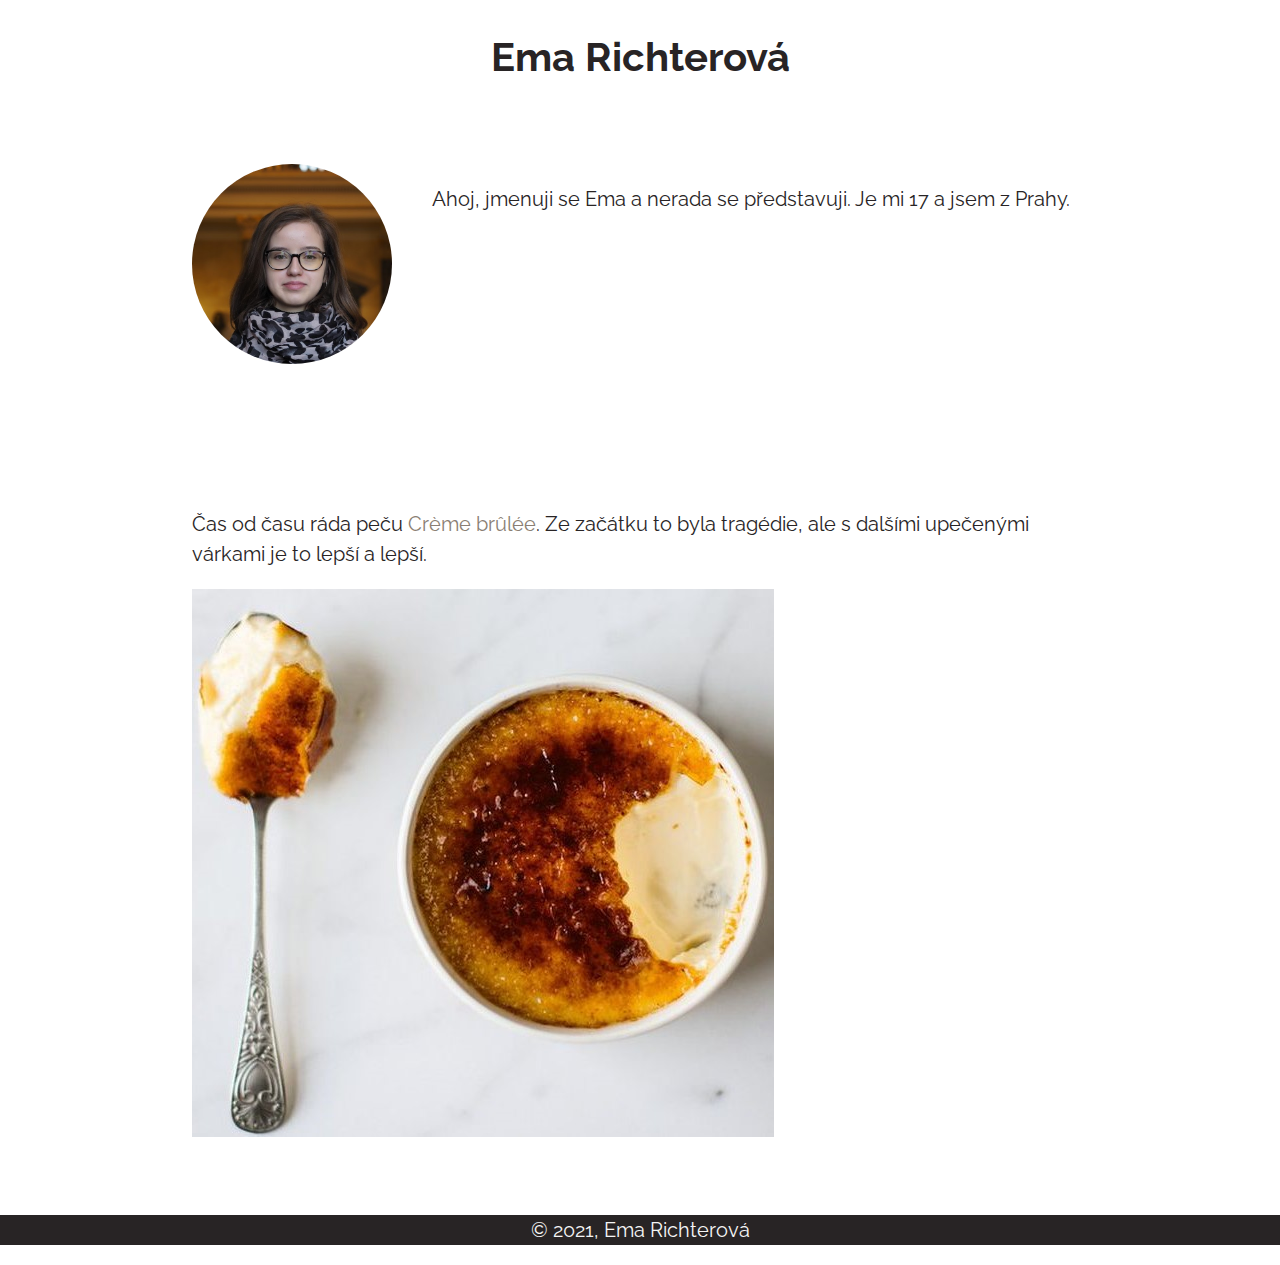
==== index.html @ 7c16adbb "Ukládání rozpracované verze" ====
<!DOCTYPE html>
<html lang="en">
<head>
    <meta charset="UTF-8">
    <meta http-equiv="X-UA-Compatible" content="IE=edge">
    <meta name="viewport" content="width=device-width, initial-scale=1.0">
    <title>O Emě</title>
    <link rel="stylesheet" href="style.css">
    <link rel="preconnect" href="https://fonts.googleapis.com">
    <link rel="preconnect" href="https://fonts.gstatic.com" crossorigin>
    <link href="https://fonts.googleapis.com/css2?family=Raleway:ital,wght@0,400;0,600;1,400;1,600&display=swap" rel="stylesheet">
</head>

<body>
    <header class="hlavicka">
        <h1>Ema Richterová</h1>

    </header>

        <section class="omne">
        <img src="Obrázky/fotka_Ema1.jpg" alt="Fotografie Emy">

        <p>Ahoj, jmenuji se Ema a nerada se představuji. Je mi 17 a jsem z Prahy.</p>

        
    </section>

    <section class="creme-brulee">
        <p>Čas od času ráda peču <a href="https://www.youtube.com/watch?v=9rLW7s_S-6I&t=250s" >Crème brûlée</a>. Ze začátku to byla tragédie, ale s dalšími upečenými várkami je to lepší a lepší.</p>
        <img src="Obrázky/brulee.jpg" alt="Crème brûlée">
    </section>
    <footer class="paticka">
        <p>© 2021, Ema Richterová</p>
    </footer>
</body>
</html>
---- style.css ----
body {
    color: #282425;
    font-family: 'Raleway', sans-serif;
    margin: 0;
    font-size: 20px;
    line-height: 1.5;
}

/*.hlavicka {
    background-image: url(Obrázky/creme\ brulee.jpg);
    background-repeat: no-repeat;
    background-position: center;
    background-size: cover;
    ;
}*/

h1 {
    text-align: center;
}

.paticka {
    background-color: #282425;
    text-align: center;
    color: whitesmoke;
    padding: 20px, 15%;
}

section {
    padding: 50px 15%;
    overflow: auto;
}

.omne img {
    border-radius: 50%;
    width: 200px;
    float: left;
    margin-right: 40px;
    margin-bottom: 25px;
    overflow: auto;
}

a {
    color: #8B7F74;
    text-decoration: none;
}

.creme-bulee img {
    float: right;
    overflow: auto;
    width: 100px;
}
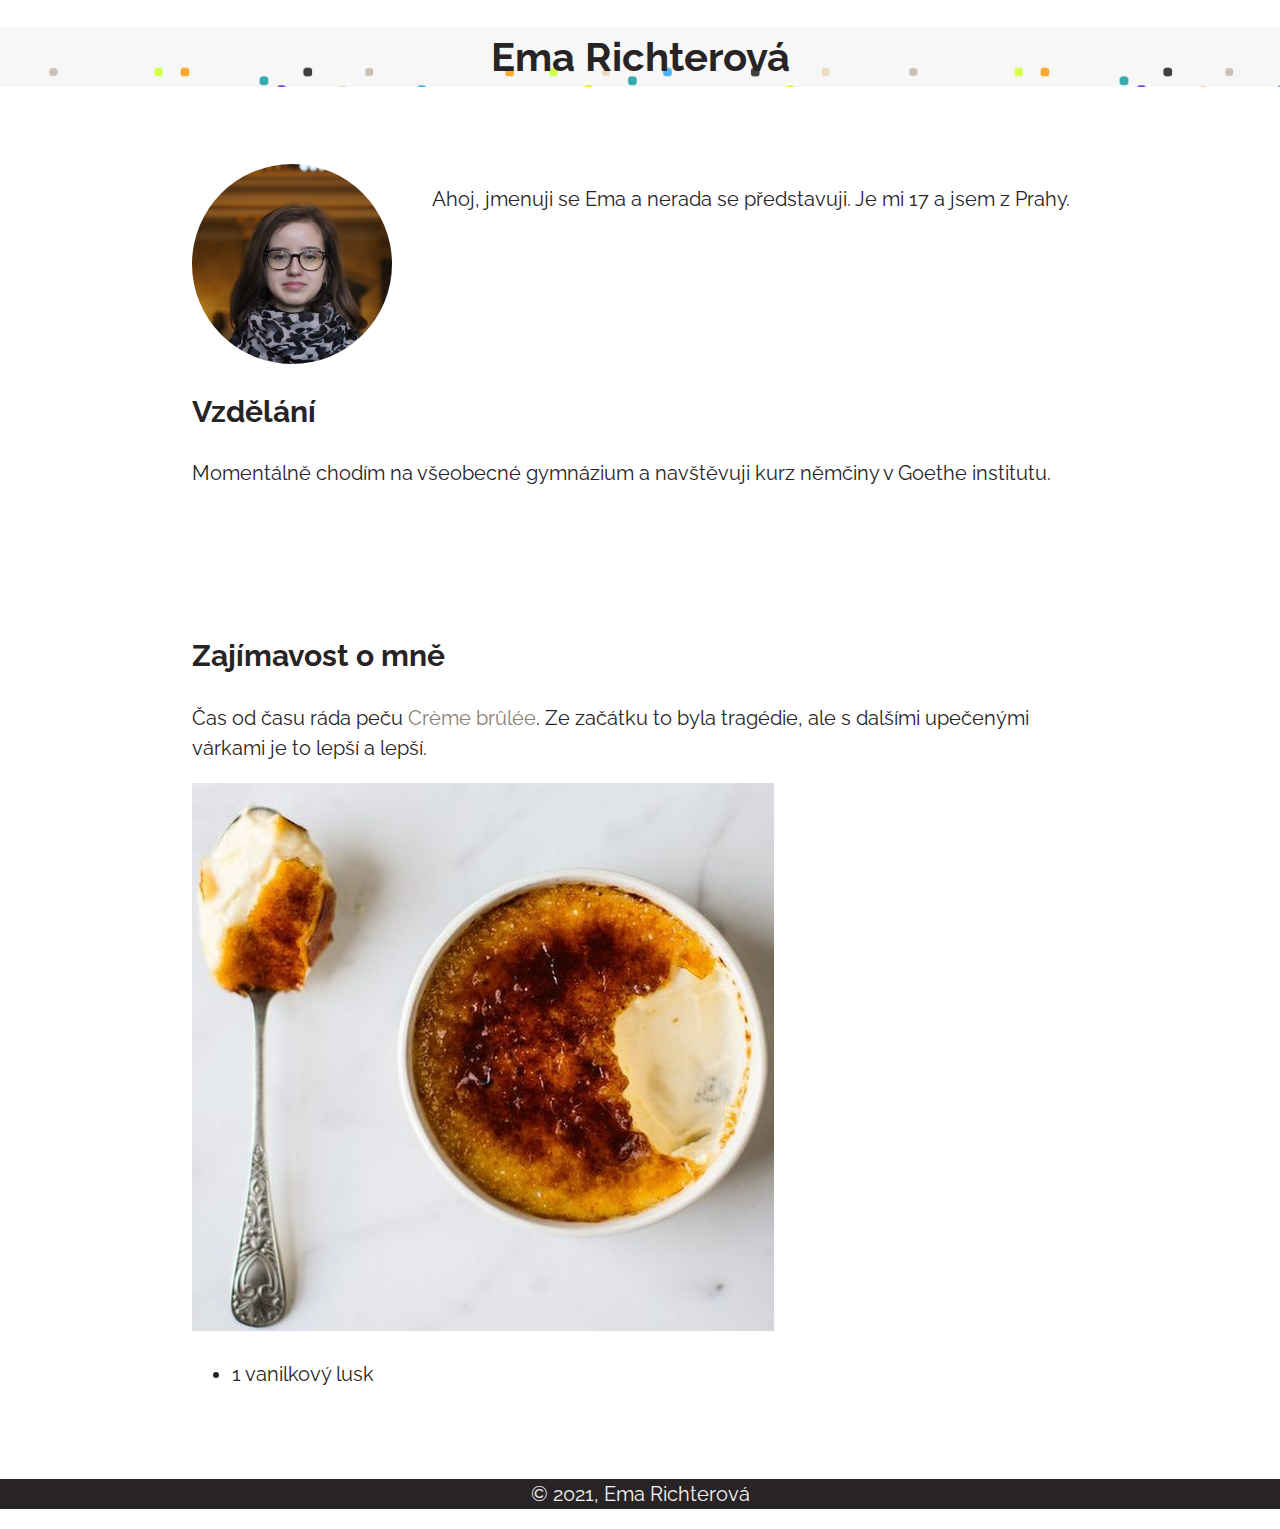
==== commit 13ce52ed: "Zanecháno v podivném stavu, jelikož jdu spát." ====
--- a/index.html
+++ b/index.html
@@ -21,13 +21,22 @@
         <img src="Obrázky/fotka_Ema1.jpg" alt="Fotografie Emy">
 
         <p>Ahoj, jmenuji se Ema a nerada se představuji. Je mi 17 a jsem z Prahy.</p>
+        
+        <h2>Vzdělání</h2>
+            <p>Momentálně chodím na všeobecné gymnázium a navštěvuji kurz němčiny v Goethe institutu.</p>
 
         
     </section>
 
     <section class="creme-brulee">
+        <h2>Zajímavost o mně</h2>
+        
         <p>Čas od času ráda peču <a href="https://www.youtube.com/watch?v=9rLW7s_S-6I&t=250s" >Crème brûlée</a>. Ze začátku to byla tragédie, ale s dalšími upečenými várkami je to lepší a lepší.</p>
         <img src="Obrázky/brulee.jpg" alt="Crème brûlée">
+
+        <ul>
+            <li>1 vanilkový lusk</li>
+        </ul>
     </section>
     <footer class="paticka">
         <p>© 2021, Ema Richterová</p>
--- a/style.css
+++ b/style.css
@@ -6,13 +6,10 @@
     line-height: 1.5;
 }
 
-/*.hlavicka {
-    background-image: url(Obrázky/creme\ brulee.jpg);
-    background-repeat: no-repeat;
-    background-position: center;
-    background-size: cover;
-    ;
-}*/
+.hlavicka {
+    background-image: url(Obrázky/puntíky.png);
+
+}
 
 h1 {
     text-align: center;
@@ -50,3 +47,6 @@
     width: 100px;
 }
 
+.omne h2 {
+    clear: left;
+}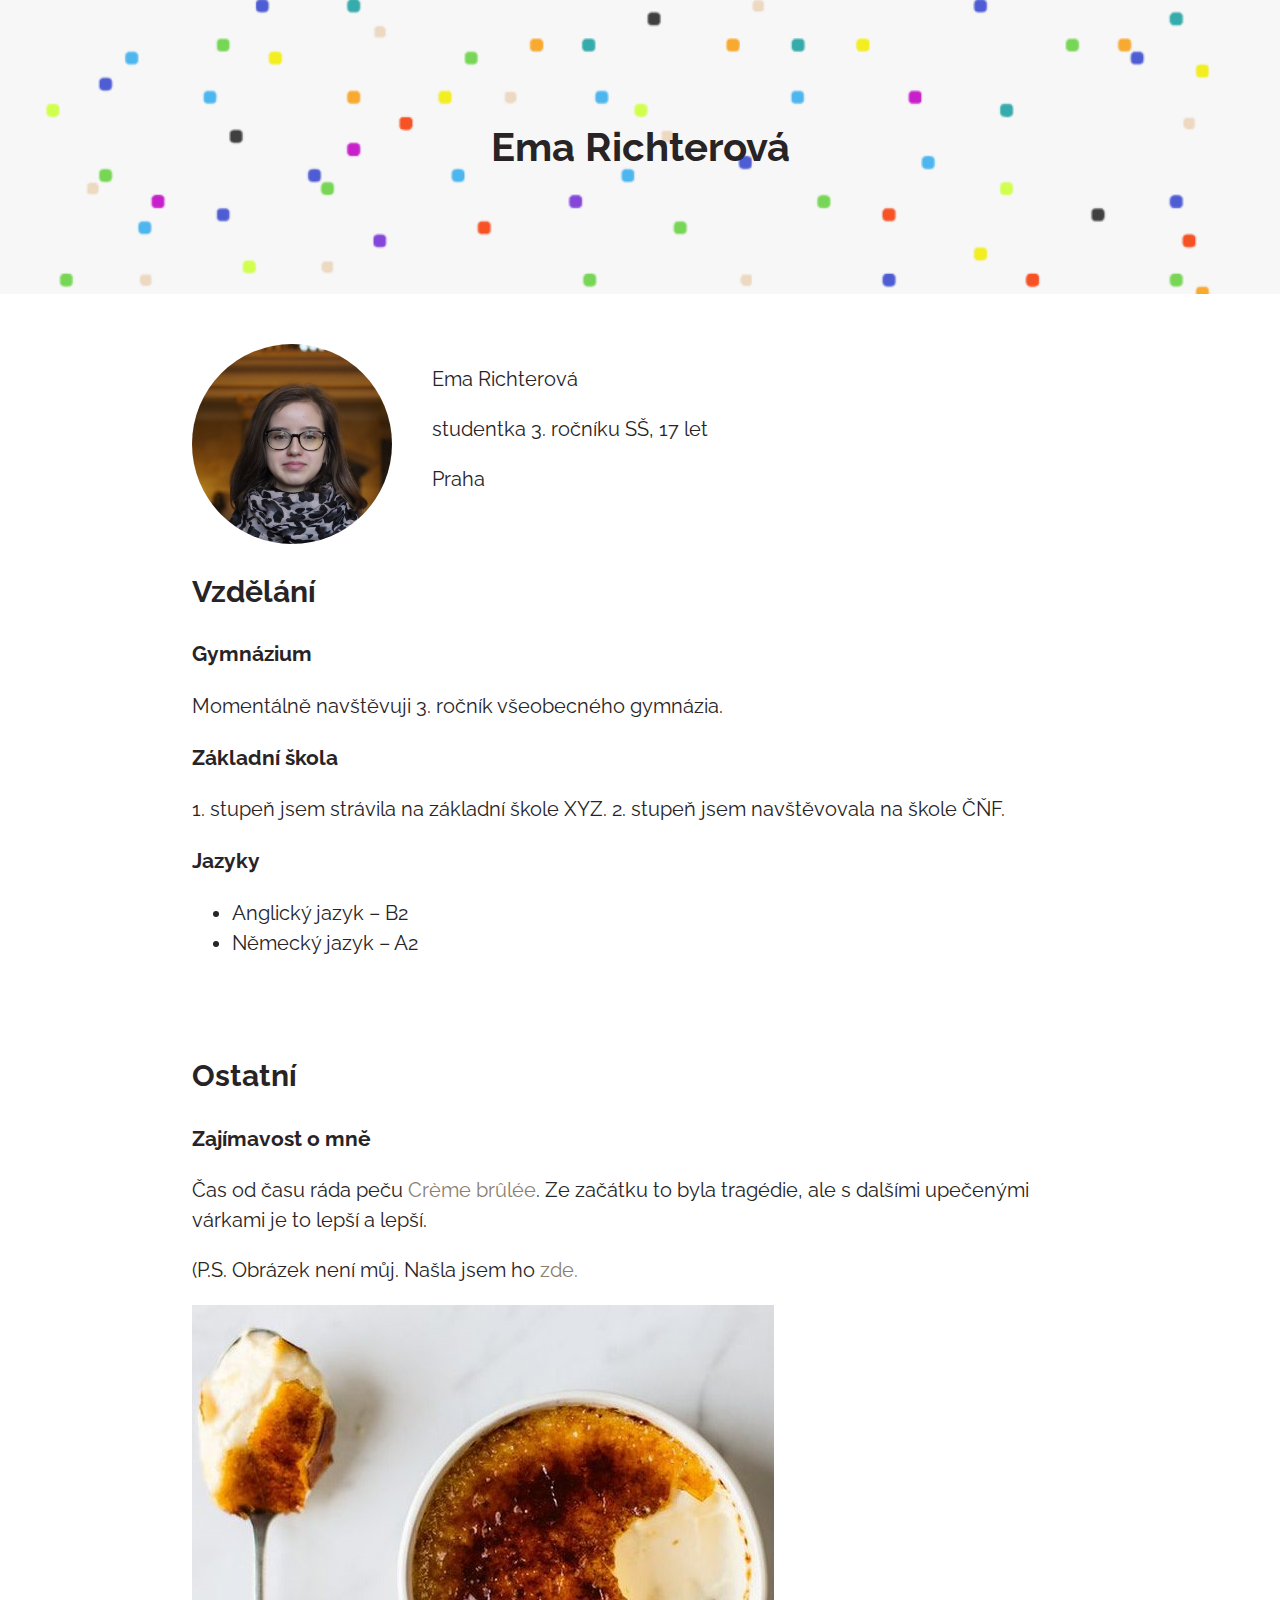
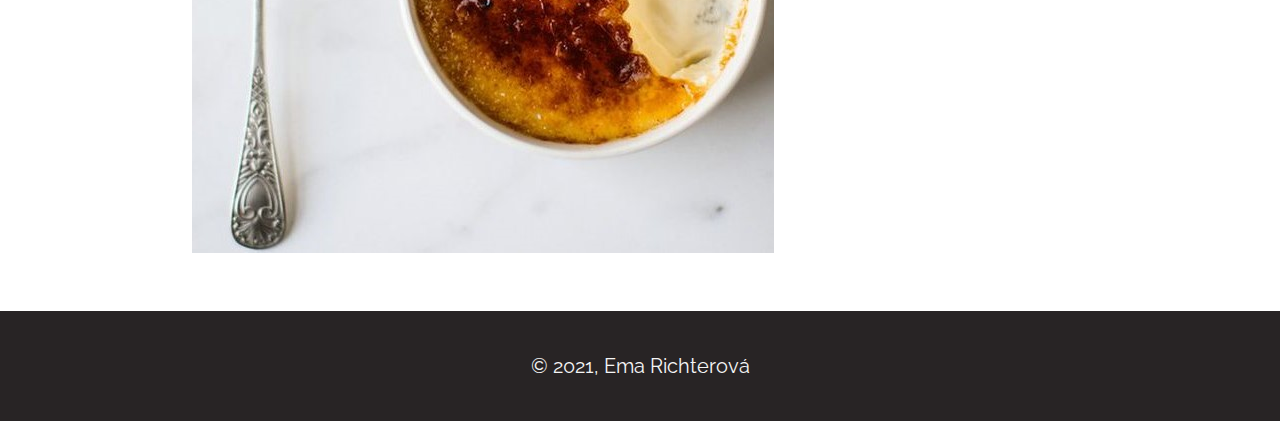
==== commit 0718b46d: "Verze s puntíky" ====
--- a/index.html
+++ b/index.html
@@ -13,30 +13,48 @@
 
 <body>
     <header class="hlavicka">
-        <h1>Ema Richterová</h1>
+    <h1>Ema Richterová</h1> 
 
     </header>
 
         <section class="omne">
         <img src="Obrázky/fotka_Ema1.jpg" alt="Fotografie Emy">
 
-        <p>Ahoj, jmenuji se Ema a nerada se představuji. Je mi 17 a jsem z Prahy.</p>
+        <p>Ema Richterová</p>
+
+        <p>studentka 3. ročníku SŠ, 17 let</p>
+
+        <p>Praha</p>
         
         <h2>Vzdělání</h2>
-            <p>Momentálně chodím na všeobecné gymnázium a navštěvuji kurz němčiny v Goethe institutu.</p>
+
+            <h3>Gymnázium</h3>
+                <p>Momentálně navštěvuji 3. ročník všeobecného gymnázia.</p>
+
+            <h3>Základní škola</h3>
+
+                <p>1. stupeň jsem strávila na základní škole XYZ. 2. stupeň jsem navštěvovala na škole ČŇF.</p>
+
+            <h3>Jazyky</h3>
+
+                <ul>
+                    <li>Anglický jazyk – B2</li>
+                    <li>Německý jazyk – A2</li>
+                </ul>
 
         
     </section>
 
-    <section class="creme-brulee">
-        <h2>Zajímavost o mně</h2>
+    <section class="ostatni">
+        <h2>Ostatní</h2>
         
-        <p>Čas od času ráda peču <a href="https://www.youtube.com/watch?v=9rLW7s_S-6I&t=250s" >Crème brûlée</a>. Ze začátku to byla tragédie, ale s dalšími upečenými várkami je to lepší a lepší.</p>
-        <img src="Obrázky/brulee.jpg" alt="Crème brûlée">
+        <h3>Zajímavost o mně</h3>
+            <p>Čas od času ráda peču <a href="https://www.youtube.com/watch?v=9rLW7s_S-6I&t=250s" >Crème brûlée</a>. Ze začátku to byla tragédie, ale s dalšími upečenými várkami je to lepší a lepší.</p>
 
-        <ul>
-            <li>1 vanilkový lusk</li>
-        </ul>
+            <p>(P.S. Obrázek není můj. Našla jsem ho <a href="https://www.seriouseats.com/creme-brulee-for-one-from-paris-pastry-club" >zde.</a></p>
+
+            <img src="Obrázky/brulee.jpg" alt="Crème brûlée">
+
     </section>
     <footer class="paticka">
         <p>© 2021, Ema Richterová</p>
--- a/style.css
+++ b/style.css
@@ -8,6 +8,10 @@
 
 .hlavicka {
     background-image: url(Obrázky/puntíky.png);
+    padding: 90px;
+    background-repeat: no-repeat;
+    background-position: center;
+    background-size: cover;
 
 }
 
@@ -15,11 +19,19 @@
     text-align: center;
 }
 
+h2 {
+    border: 2px violet;
+}
+
+h3 {
+    font-size: 21px;
+}
+
 .paticka {
     background-color: #282425;
     text-align: center;
     color: whitesmoke;
-    padding: 20px, 15%;
+    padding: 20px 15%;
 }
 
 section {
@@ -41,12 +53,11 @@
     text-decoration: none;
 }
 
-.creme-bulee img {
-    float: right;
-    overflow: auto;
-    width: 100px;
-}
 
 .omne h2 {
     clear: left;
+}
+
+.ostatni {
+    padding-top: 0;
 }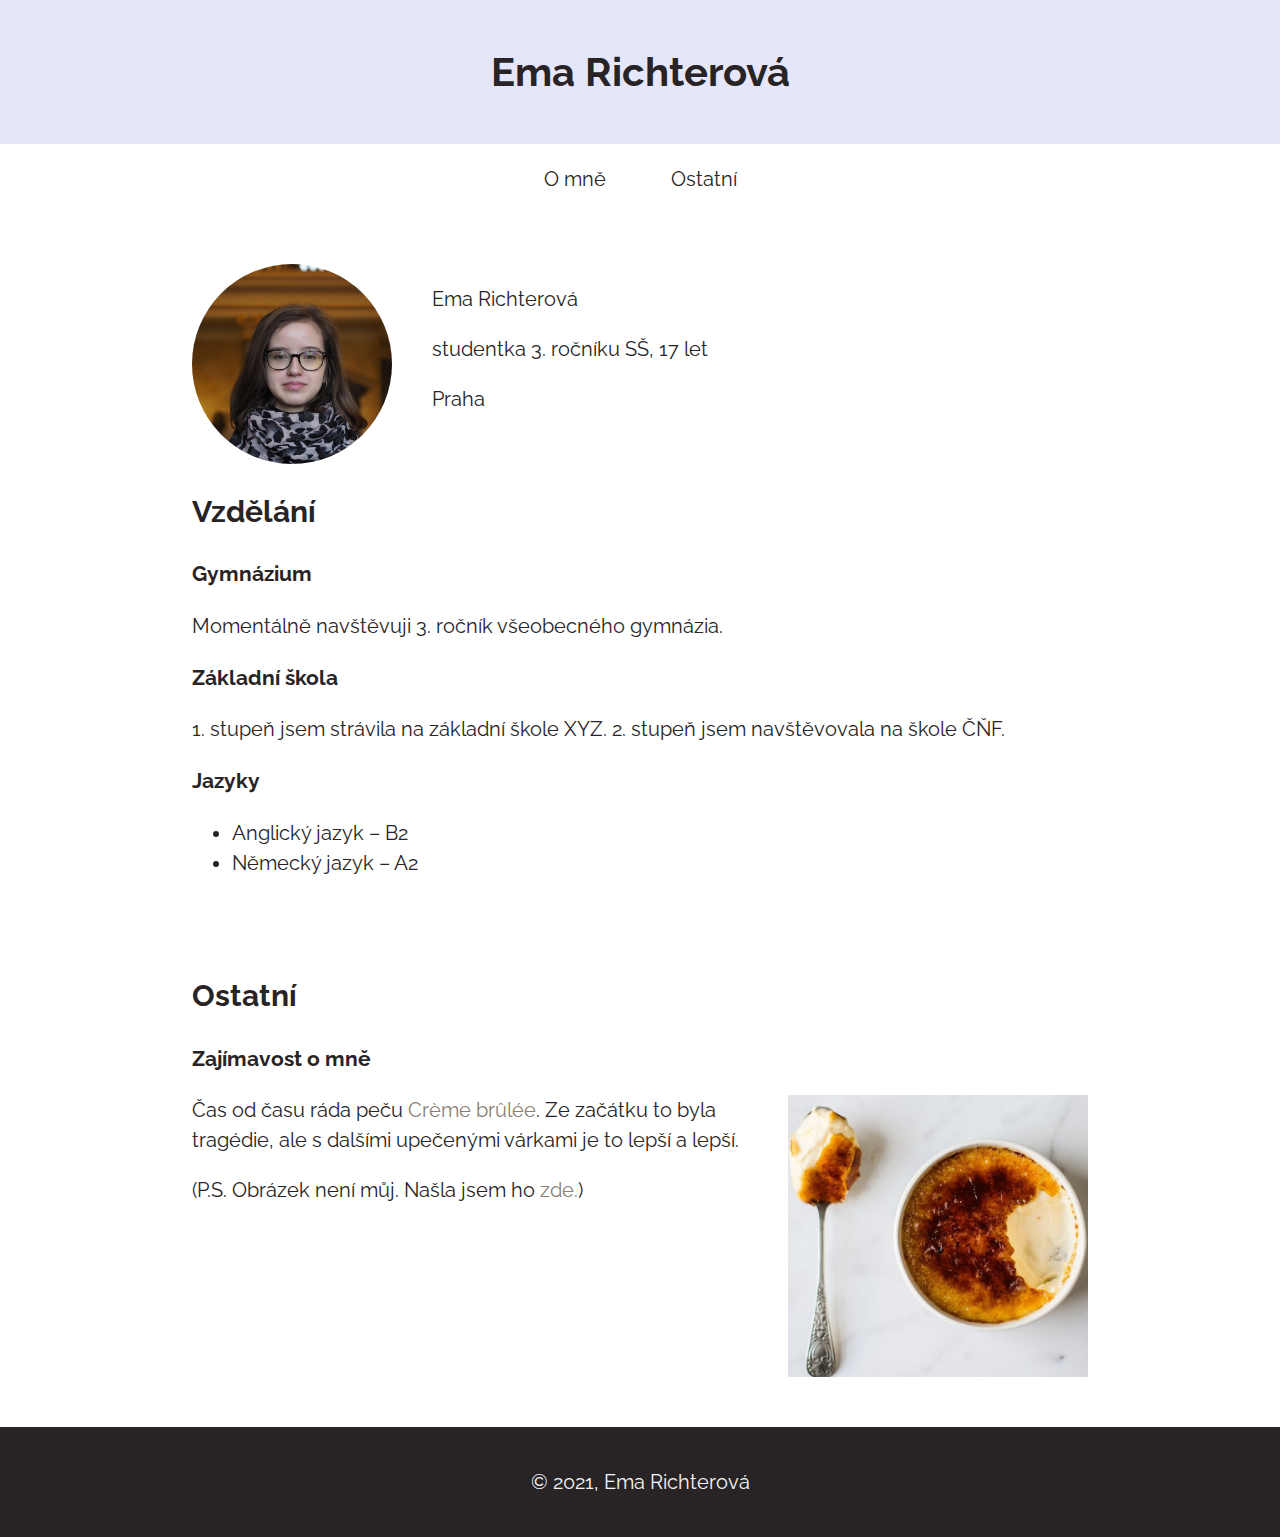
==== commit 8cde1a52: "Vesměs hotovo, jenom dodělat navigaci." ====
--- a/index.html
+++ b/index.html
@@ -12,12 +12,21 @@
 </head>
 
 <body>
+    <!-- Hlavička -->
     <header class="hlavicka">
-    <h1>Ema Richterová</h1> 
+    
+        <h1>Ema Richterová</h1> 
 
     </header>
 
-        <section class="omne">
+    <!-- Menu -->
+    <ul class="menu">
+        <li><a href="#omne">O mně</a></li>
+        <li><a href="#ostatni">Ostatní</a></li>
+    </ul>
+
+    <!-- Sekce O mně -->
+        <section class="omne" id="omne">
         <img src="Obrázky/fotka_Ema1.jpg" alt="Fotografie Emy">
 
         <p>Ema Richterová</p>
@@ -45,17 +54,22 @@
         
     </section>
 
-    <section class="ostatni">
+    <!-- Sekce Ostatní -->
+    <section class="ostatni" id="ostatni">
         <h2>Ostatní</h2>
         
         <h3>Zajímavost o mně</h3>
-            <p>Čas od času ráda peču <a href="https://www.youtube.com/watch?v=9rLW7s_S-6I&t=250s" >Crème brûlée</a>. Ze začátku to byla tragédie, ale s dalšími upečenými várkami je to lepší a lepší.</p>
+            
+        <img src="Obrázky/CremeBrulee.png" alt="Crème brûlée">
 
-            <p>(P.S. Obrázek není můj. Našla jsem ho <a href="https://www.seriouseats.com/creme-brulee-for-one-from-paris-pastry-club" >zde.</a></p>
+        <p>Čas od času ráda peču <a href="https://www.youtube.com/watch?v=9rLW7s_S-6I&t=250s" >Crème brûlée</a>. Ze začátku to byla tragédie, ale s dalšími upečenými várkami je to lepší a lepší.</p>
 
-            <img src="Obrázky/brulee.jpg" alt="Crème brûlée">
+            <p>(P.S. Obrázek není můj. Našla jsem ho <a href="https://www.seriouseats.com/creme-brulee-for-one-from-paris-pastry-club" >zde.</a>)</p>
+
 
     </section>
+
+    <!-- Patička -->
     <footer class="paticka">
         <p>© 2021, Ema Richterová</p>
     </footer>
--- a/style.css
+++ b/style.css
@@ -7,11 +7,13 @@
 }
 
 .hlavicka {
-    background-image: url(Obrázky/puntíky.png);
-    padding: 90px;
-    background-repeat: no-repeat;
+    /*background-image: url(Obrázky/puntíky.png);*/
+    /*padding: 90px;*/
+   /* background-repeat: no-repeat;
     background-position: center;
-    background-size: cover;
+    background-size: cover;*/
+    padding: 15px 15%;
+    background-color: #E6E6FA;
 
 }
 
@@ -60,4 +62,26 @@
 
 .ostatni {
     padding-top: 0;
-}+}
+
+.ostatni img {
+    width: 300px;
+    float: right;
+}
+
+.menu {
+    margin: 0;
+    padding: 0;
+    text-align: center;    
+}
+
+.menu li {
+    display: inline-block;
+}
+
+.menu a {
+    display: inline-block;
+    color: #282425;
+    text-decoration: none;
+    padding: 20px 30px;
+}
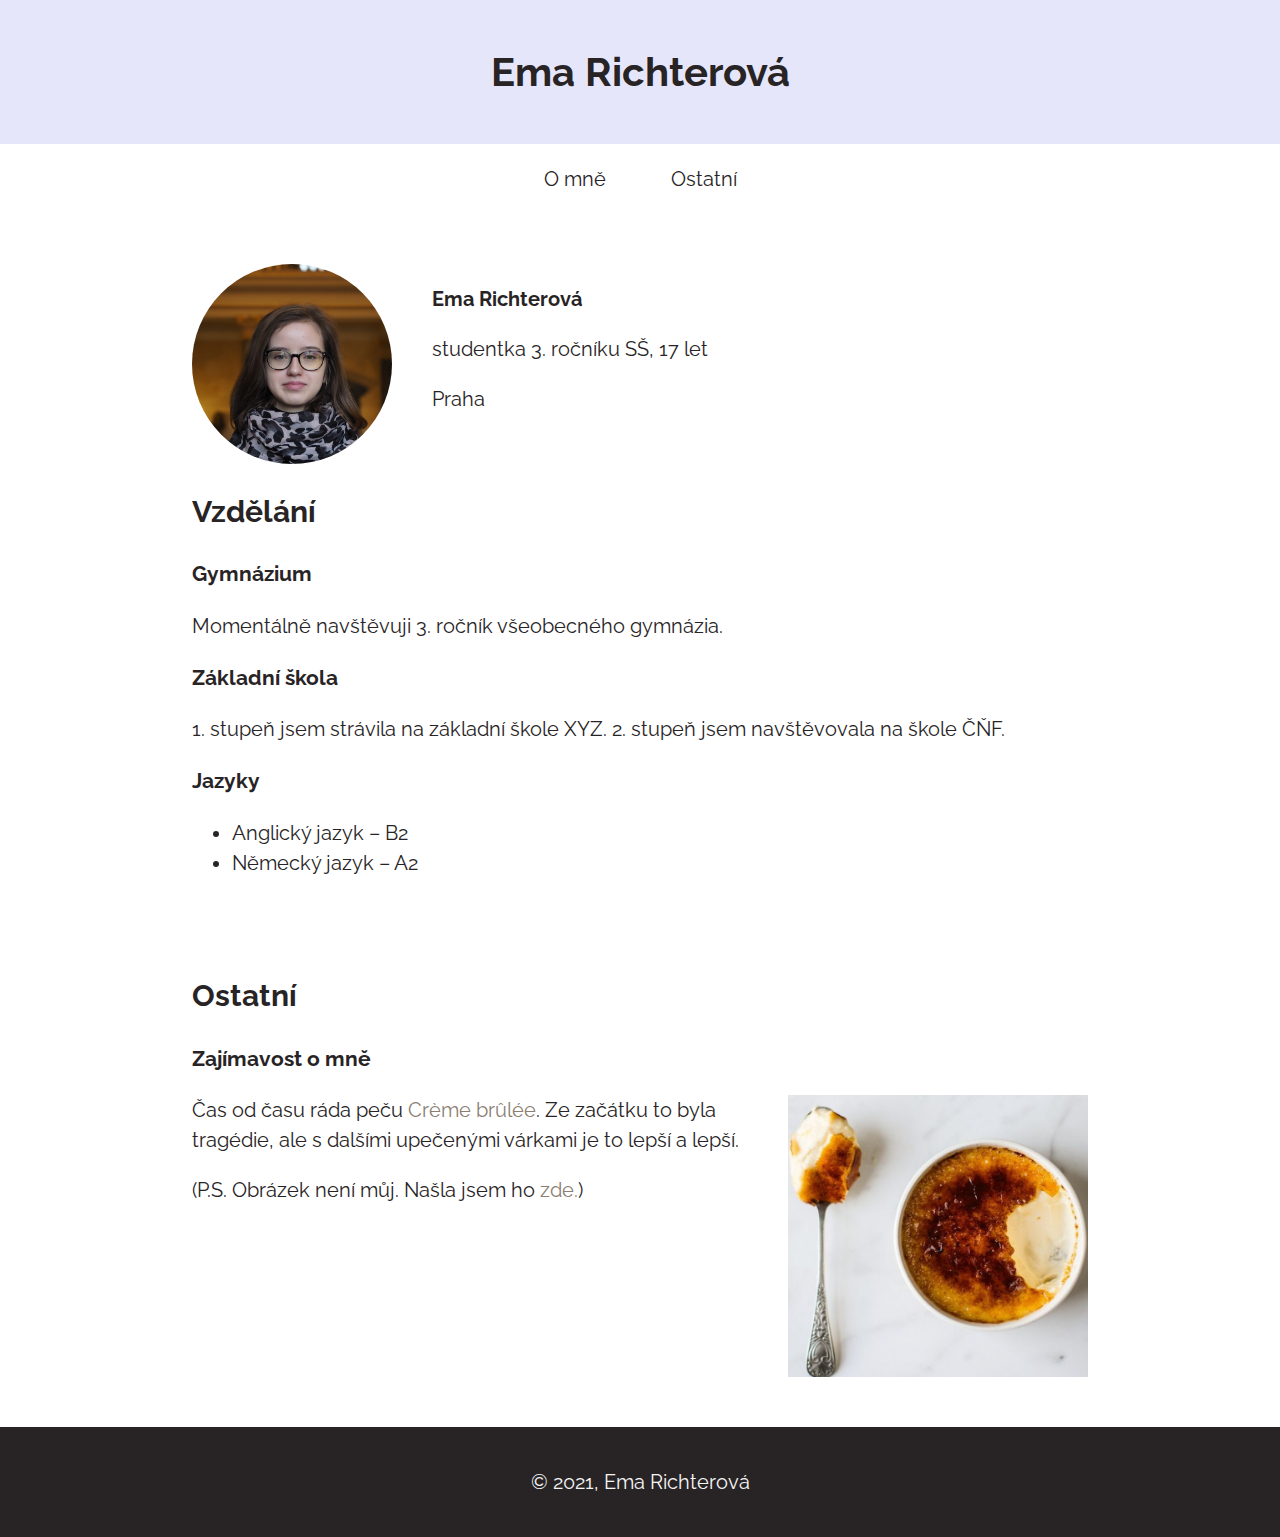
==== commit 42dcd344: "Doděláno tučně písmo u jména." ====
--- a/index.html
+++ b/index.html
@@ -29,7 +29,7 @@
         <section class="omne" id="omne">
         <img src="Obrázky/fotka_Ema1.jpg" alt="Fotografie Emy">
 
-        <p>Ema Richterová</p>
+        <p class="jmeno">Ema Richterová</p>
 
         <p>studentka 3. ročníku SŠ, 17 let</p>
 
--- a/style.css
+++ b/style.css
@@ -85,3 +85,7 @@
     text-decoration: none;
     padding: 20px 30px;
 }
+
+.jmeno {
+    font-weight: bold;
+}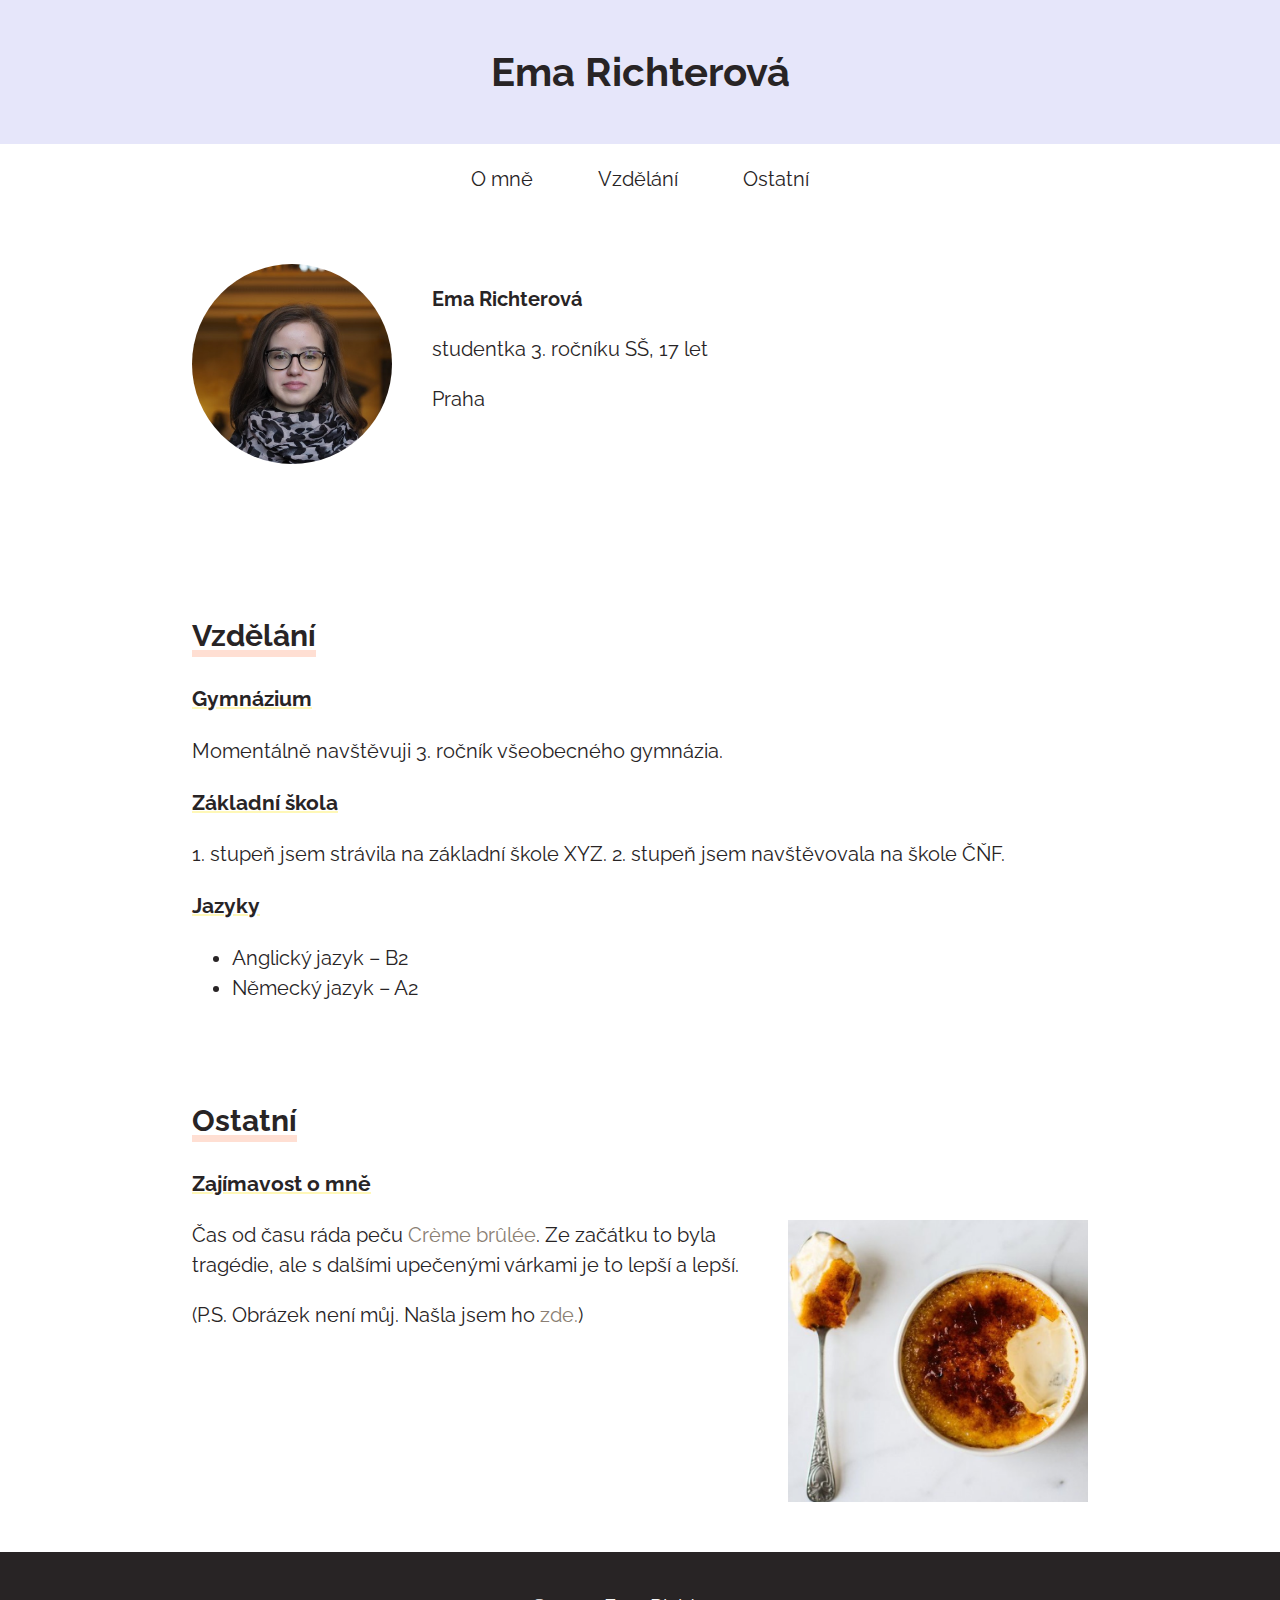
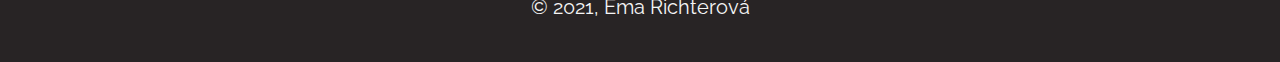
==== commit d8c72527: "Úprava menu" ====
--- a/index.html
+++ b/index.html
@@ -22,6 +22,7 @@
     <!-- Menu -->
     <ul class="menu">
         <li><a href="#omne">O mně</a></li>
+        <li><a href="#vzdelani">Vzdělání</a></li>
         <li><a href="#ostatni">Ostatní</a></li>
     </ul>
 
@@ -34,6 +35,10 @@
         <p>studentka 3. ročníku SŠ, 17 let</p>
 
         <p>Praha</p>
+
+        </section>
+
+        <section class="vzedani" id="vzdelani">
         
         <h2>Vzdělání</h2>
 
--- a/style.css
+++ b/style.css
@@ -22,11 +22,16 @@
 }
 
 h2 {
-    border: 2px violet;
+    text-decoration: underline;
+    text-decoration-color: #FFDFD3;
+    text-decoration-thickness: 7px;
 }
 
 h3 {
     font-size: 21px;
+    text-decoration: underline;
+    text-decoration-color: #FFF8B8;
+    text-decoration-thickness: 2px;
 }
 
 .paticka {
